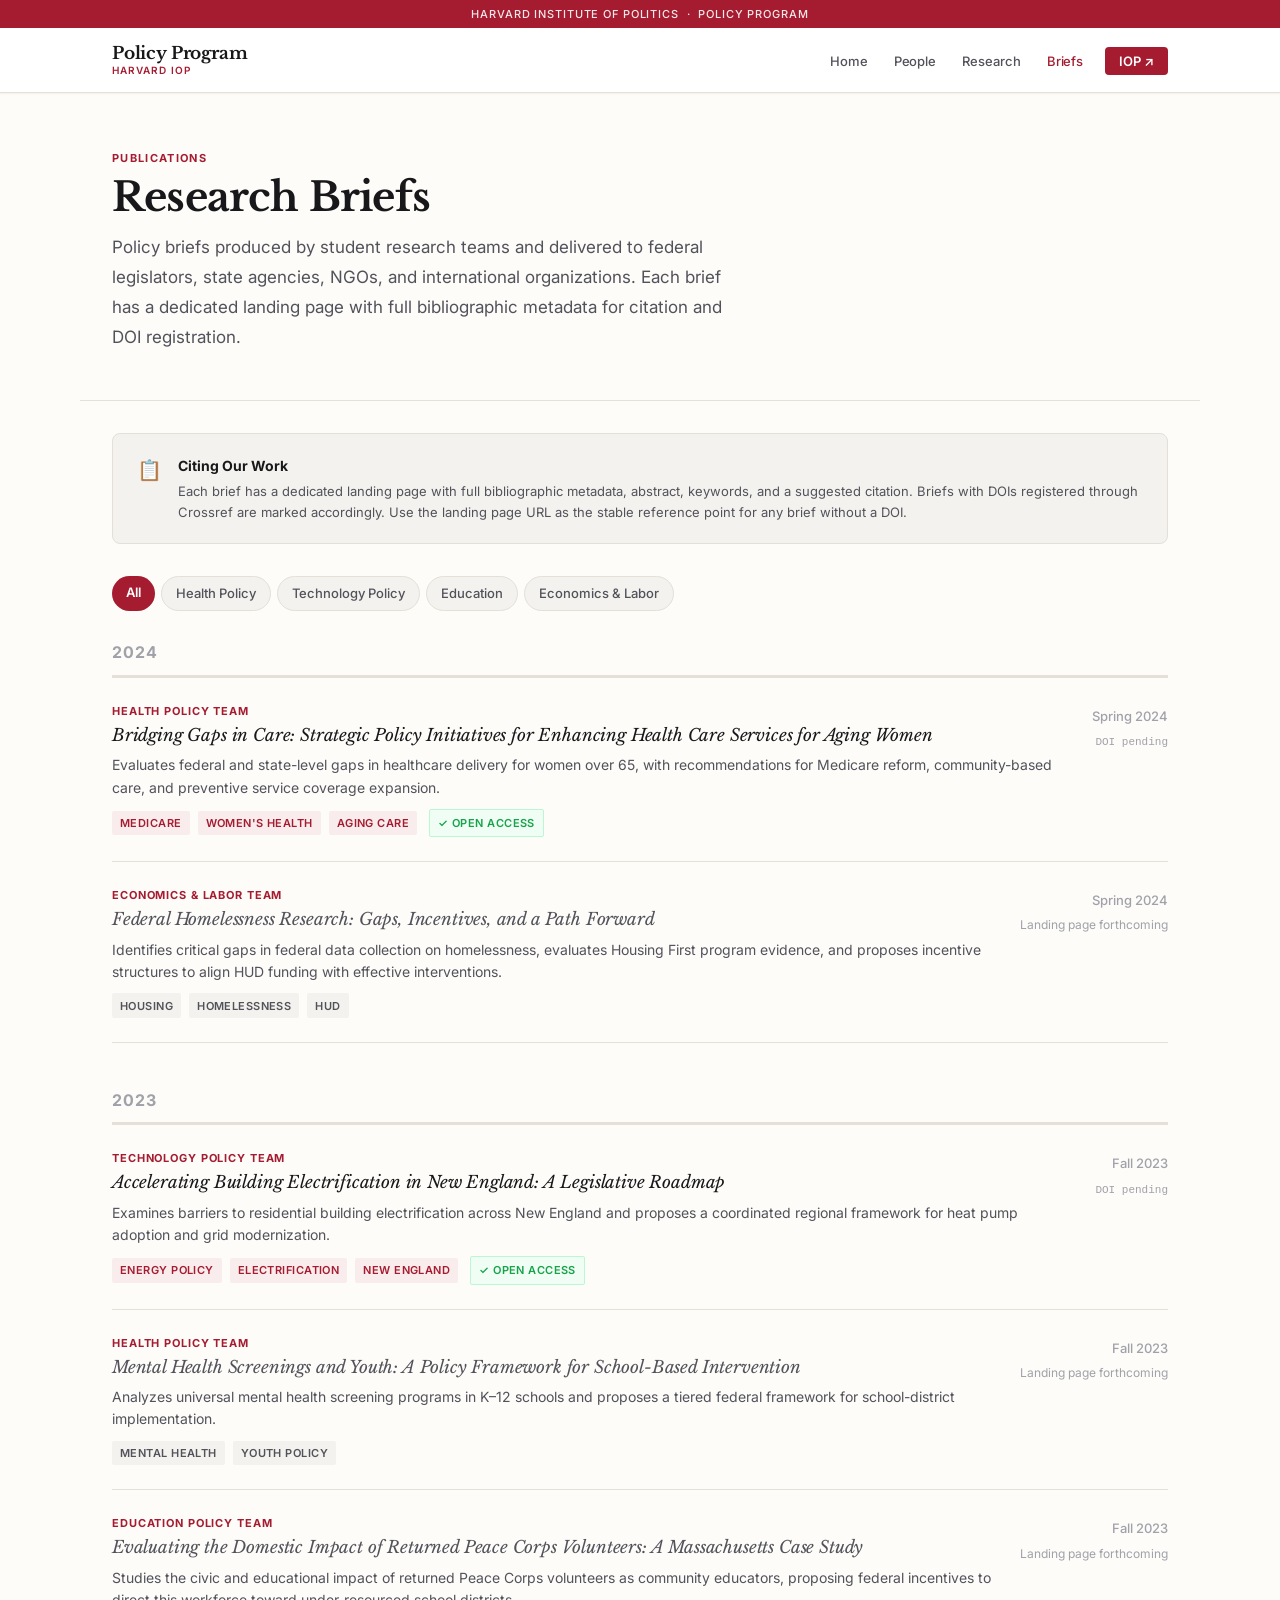
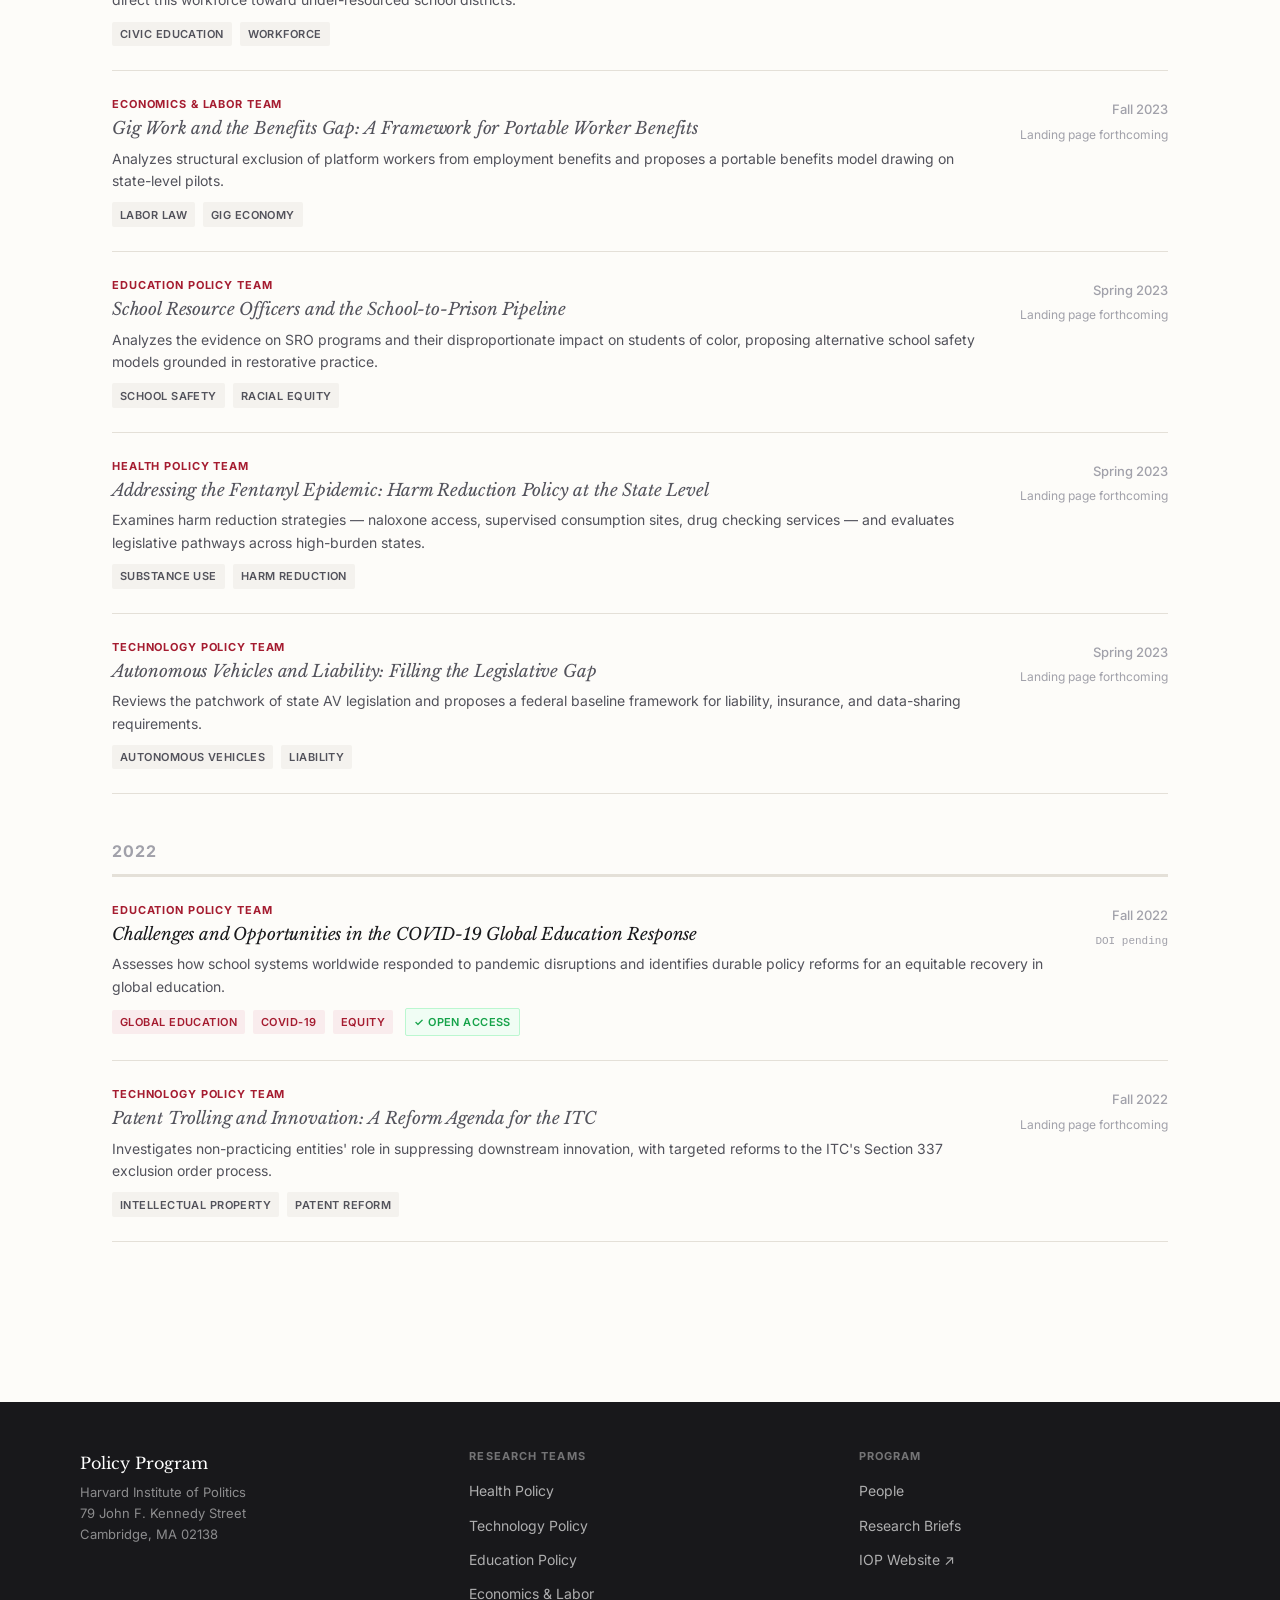
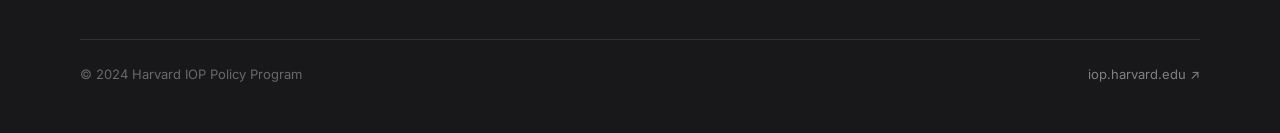
==== briefs/index.html @ 129ed8e1 "init" ====
<!DOCTYPE html>
<html lang="en">
<head>
  <meta charset="UTF-8" />
  <meta name="viewport" content="width=device-width, initial-scale=1.0" />
  <title>Research Briefs — IOP Policy Program</title>
  <meta name="description" content="All research briefs published by the Harvard IOP Policy Program, spanning health, technology, education, and economics policy." />
  <link rel="stylesheet" href="../style.css" />
  <link rel="preconnect" href="https://fonts.googleapis.com" />
  <link rel="preconnect" href="https://fonts.gstatic.com" crossorigin />
</head>
<body>

<header class="site-header">
  <div class="top-bar">
    <a href="https://iop.harvard.edu/programs/policy-program" target="_blank" rel="noopener noreferrer">Harvard Institute of Politics</a>
    &nbsp;·&nbsp; Policy Program
  </div>
  <nav class="nav-inner">
    <a href="../index.html" class="nav-brand">
      <span class="nav-brand-name">Policy Program</span>
      <span class="nav-brand-sub">Harvard IOP</span>
    </a>
    <ul class="nav-links">
      <li><a href="../index.html">Home</a></li>
      <li><a href="../people.html">People</a></li>
      <li><a href="../teams/health.html" class="nav-hide-sm">Research</a></li>
      <li><a href="index.html" class="active">Briefs</a></li>
      <li><a href="https://iop.harvard.edu/programs/policy-program" target="_blank" rel="noopener noreferrer" class="nav-cta">IOP ↗</a></li>
    </ul>
  </nav>
</header>

<div class="page-header page-wrap">
  <div class="section-kicker">Publications</div>
  <h1>Research Briefs</h1>
  <p>Policy briefs produced by student research teams and delivered to federal legislators, state agencies, NGOs, and international organizations. Each brief has a dedicated landing page with full bibliographic metadata for citation and DOI registration.</p>
</div>

<div class="page-wrap" style="padding-bottom: 5rem;">

  <!-- DOI notice -->
  <div style="background: var(--bg-2); border: 1px solid var(--border); border-radius: var(--r-lg); padding: 1.25rem 1.5rem; margin: 2rem 0; display:flex; gap:1rem; align-items:flex-start;">
    <span style="font-size:1.25rem; flex-shrink:0;">📋</span>
    <div>
      <strong style="display:block; font-size:0.875rem; color:var(--text); margin-bottom:0.25rem;">Citing Our Work</strong>
      <p style="font-size:0.8125rem; margin:0; line-height:1.6;">Each brief has a dedicated landing page with full bibliographic metadata, abstract, keywords, and a suggested citation. Briefs with DOIs registered through Crossref are marked accordingly. Use the landing page URL as the stable reference point for any brief without a DOI.</p>
    </div>
  </div>

  <!-- Filter tabs -->
  <div style="display:flex; gap:0.375rem; flex-wrap:wrap; margin-bottom:2rem;">
    <span style="font-size:0.8125rem; font-weight:600; color:white; background:var(--crimson); padding:0.375rem 0.875rem; border-radius:2rem;">All</span>
    <a href="../teams/health.html" style="font-size:0.8125rem; font-weight:500; color:var(--text-2); background:var(--bg-2); border:1px solid var(--border); padding:0.375rem 0.875rem; border-radius:2rem; text-decoration:none;">Health Policy</a>
    <a href="../teams/tech-policy.html" style="font-size:0.8125rem; font-weight:500; color:var(--text-2); background:var(--bg-2); border:1px solid var(--border); padding:0.375rem 0.875rem; border-radius:2rem; text-decoration:none;">Technology Policy</a>
    <a href="../teams/education.html" style="font-size:0.8125rem; font-weight:500; color:var(--text-2); background:var(--bg-2); border:1px solid var(--border); padding:0.375rem 0.875rem; border-radius:2rem; text-decoration:none;">Education</a>
    <a href="../teams/economics.html" style="font-size:0.8125rem; font-weight:500; color:var(--text-2); background:var(--bg-2); border:1px solid var(--border); padding:0.375rem 0.875rem; border-radius:2rem; text-decoration:none;">Economics &amp; Labor</a>
  </div>

  <!-- 2024 -->
  <h2 style="font-size:1rem; font-weight:700; font-family:'Inter',sans-serif; letter-spacing:0.06em; text-transform:uppercase; color:var(--text-3); margin-bottom:0; padding-bottom:0.75rem; border-bottom:2px solid var(--border);">2024</h2>

  <div class="brief-list">

    <a href="aging-womens-healthcare.html" class="brief-item">
      <div>
        <div class="brief-item-team text-crimson">Health Policy Team</div>
        <h3>Bridging Gaps in Care: Strategic Policy Initiatives for Enhancing Health Care Services for Aging Women</h3>
        <p>Evaluates federal and state-level gaps in healthcare delivery for women over 65, with recommendations for Medicare reform, community-based care, and preventive service coverage expansion.</p>
        <div style="margin-top:0.625rem; display:flex; gap:0.5rem; flex-wrap:wrap; align-items:center;">
          <span class="tag">Medicare</span><span class="tag">Women's Health</span><span class="tag">Aging Care</span>
          <span class="open-access-badge" style="margin-left:0.25rem;">✓ Open Access</span>
        </div>
      </div>
      <div class="brief-item-meta">
        <div class="brief-item-date">Spring 2024</div>
        <div style="font-size:0.6875rem; color:var(--text-3); margin-top:0.375rem; font-family:'Courier New',monospace;">DOI pending</div>
      </div>
    </a>

    <div class="brief-item" style="cursor:default;">
      <div>
        <div class="brief-item-team text-crimson">Economics &amp; Labor Team</div>
        <h3 style="color:var(--text-2); font-style:italic;">Federal Homelessness Research: Gaps, Incentives, and a Path Forward</h3>
        <p>Identifies critical gaps in federal data collection on homelessness, evaluates Housing First program evidence, and proposes incentive structures to align HUD funding with effective interventions.</p>
        <div style="margin-top:0.625rem; display:flex; gap:0.5rem; flex-wrap:wrap;">
          <span class="tag tag-neutral">Housing</span><span class="tag tag-neutral">Homelessness</span><span class="tag tag-neutral">HUD</span>
        </div>
      </div>
      <div class="brief-item-meta">
        <div class="brief-item-date">Spring 2024</div>
        <div style="font-size:0.75rem; color:var(--text-3); margin-top:0.25rem;">Landing page forthcoming</div>
      </div>
    </div>

  </div>

  <!-- 2023 -->
  <h2 style="font-size:1rem; font-weight:700; font-family:'Inter',sans-serif; letter-spacing:0.06em; text-transform:uppercase; color:var(--text-3); margin-top:3rem; margin-bottom:0; padding-bottom:0.75rem; border-bottom:2px solid var(--border);">2023</h2>

  <div class="brief-list">

    <a href="building-electrification.html" class="brief-item">
      <div>
        <div class="brief-item-team text-crimson">Technology Policy Team</div>
        <h3>Accelerating Building Electrification in New England: A Legislative Roadmap</h3>
        <p>Examines barriers to residential building electrification across New England and proposes a coordinated regional framework for heat pump adoption and grid modernization.</p>
        <div style="margin-top:0.625rem; display:flex; gap:0.5rem; flex-wrap:wrap; align-items:center;">
          <span class="tag">Energy Policy</span><span class="tag">Electrification</span><span class="tag">New England</span>
          <span class="open-access-badge" style="margin-left:0.25rem;">✓ Open Access</span>
        </div>
      </div>
      <div class="brief-item-meta">
        <div class="brief-item-date">Fall 2023</div>
        <div style="font-size:0.6875rem; color:var(--text-3); margin-top:0.375rem; font-family:'Courier New',monospace;">DOI pending</div>
      </div>
    </a>

    <div class="brief-item" style="cursor:default;">
      <div>
        <div class="brief-item-team text-crimson">Health Policy Team</div>
        <h3 style="color:var(--text-2); font-style:italic;">Mental Health Screenings and Youth: A Policy Framework for School-Based Intervention</h3>
        <p>Analyzes universal mental health screening programs in K–12 schools and proposes a tiered federal framework for school-district implementation.</p>
        <div style="margin-top:0.625rem; display:flex; gap:0.5rem; flex-wrap:wrap;">
          <span class="tag tag-neutral">Mental Health</span><span class="tag tag-neutral">Youth Policy</span>
        </div>
      </div>
      <div class="brief-item-meta">
        <div class="brief-item-date">Fall 2023</div>
        <div style="font-size:0.75rem; color:var(--text-3); margin-top:0.25rem;">Landing page forthcoming</div>
      </div>
    </div>

    <div class="brief-item" style="cursor:default;">
      <div>
        <div class="brief-item-team text-crimson">Education Policy Team</div>
        <h3 style="color:var(--text-2); font-style:italic;">Evaluating the Domestic Impact of Returned Peace Corps Volunteers: A Massachusetts Case Study</h3>
        <p>Studies the civic and educational impact of returned Peace Corps volunteers as community educators, proposing federal incentives to direct this workforce toward under-resourced school districts.</p>
        <div style="margin-top:0.625rem; display:flex; gap:0.5rem; flex-wrap:wrap;">
          <span class="tag tag-neutral">Civic Education</span><span class="tag tag-neutral">Workforce</span>
        </div>
      </div>
      <div class="brief-item-meta">
        <div class="brief-item-date">Fall 2023</div>
        <div style="font-size:0.75rem; color:var(--text-3); margin-top:0.25rem;">Landing page forthcoming</div>
      </div>
    </div>

    <div class="brief-item" style="cursor:default;">
      <div>
        <div class="brief-item-team text-crimson">Economics &amp; Labor Team</div>
        <h3 style="color:var(--text-2); font-style:italic;">Gig Work and the Benefits Gap: A Framework for Portable Worker Benefits</h3>
        <p>Analyzes structural exclusion of platform workers from employment benefits and proposes a portable benefits model drawing on state-level pilots.</p>
        <div style="margin-top:0.625rem; display:flex; gap:0.5rem; flex-wrap:wrap;">
          <span class="tag tag-neutral">Labor Law</span><span class="tag tag-neutral">Gig Economy</span>
        </div>
      </div>
      <div class="brief-item-meta">
        <div class="brief-item-date">Fall 2023</div>
        <div style="font-size:0.75rem; color:var(--text-3); margin-top:0.25rem;">Landing page forthcoming</div>
      </div>
    </div>

    <div class="brief-item" style="cursor:default;">
      <div>
        <div class="brief-item-team text-crimson">Education Policy Team</div>
        <h3 style="color:var(--text-2); font-style:italic;">School Resource Officers and the School-to-Prison Pipeline</h3>
        <p>Analyzes the evidence on SRO programs and their disproportionate impact on students of color, proposing alternative school safety models grounded in restorative practice.</p>
        <div style="margin-top:0.625rem; display:flex; gap:0.5rem; flex-wrap:wrap;">
          <span class="tag tag-neutral">School Safety</span><span class="tag tag-neutral">Racial Equity</span>
        </div>
      </div>
      <div class="brief-item-meta">
        <div class="brief-item-date">Spring 2023</div>
        <div style="font-size:0.75rem; color:var(--text-3); margin-top:0.25rem;">Landing page forthcoming</div>
      </div>
    </div>

    <div class="brief-item" style="cursor:default;">
      <div>
        <div class="brief-item-team text-crimson">Health Policy Team</div>
        <h3 style="color:var(--text-2); font-style:italic;">Addressing the Fentanyl Epidemic: Harm Reduction Policy at the State Level</h3>
        <p>Examines harm reduction strategies — naloxone access, supervised consumption sites, drug checking services — and evaluates legislative pathways across high-burden states.</p>
        <div style="margin-top:0.625rem; display:flex; gap:0.5rem; flex-wrap:wrap;">
          <span class="tag tag-neutral">Substance Use</span><span class="tag tag-neutral">Harm Reduction</span>
        </div>
      </div>
      <div class="brief-item-meta">
        <div class="brief-item-date">Spring 2023</div>
        <div style="font-size:0.75rem; color:var(--text-3); margin-top:0.25rem;">Landing page forthcoming</div>
      </div>
    </div>

    <div class="brief-item" style="cursor:default;">
      <div>
        <div class="brief-item-team text-crimson">Technology Policy Team</div>
        <h3 style="color:var(--text-2); font-style:italic;">Autonomous Vehicles and Liability: Filling the Legislative Gap</h3>
        <p>Reviews the patchwork of state AV legislation and proposes a federal baseline framework for liability, insurance, and data-sharing requirements.</p>
        <div style="margin-top:0.625rem; display:flex; gap:0.5rem; flex-wrap:wrap;">
          <span class="tag tag-neutral">Autonomous Vehicles</span><span class="tag tag-neutral">Liability</span>
        </div>
      </div>
      <div class="brief-item-meta">
        <div class="brief-item-date">Spring 2023</div>
        <div style="font-size:0.75rem; color:var(--text-3); margin-top:0.25rem;">Landing page forthcoming</div>
      </div>
    </div>

  </div>

  <!-- 2022 -->
  <h2 style="font-size:1rem; font-weight:700; font-family:'Inter',sans-serif; letter-spacing:0.06em; text-transform:uppercase; color:var(--text-3); margin-top:3rem; margin-bottom:0; padding-bottom:0.75rem; border-bottom:2px solid var(--border);">2022</h2>

  <div class="brief-list">

    <a href="covid-education.html" class="brief-item">
      <div>
        <div class="brief-item-team text-crimson">Education Policy Team</div>
        <h3>Challenges and Opportunities in the COVID-19 Global Education Response</h3>
        <p>Assesses how school systems worldwide responded to pandemic disruptions and identifies durable policy reforms for an equitable recovery in global education.</p>
        <div style="margin-top:0.625rem; display:flex; gap:0.5rem; flex-wrap:wrap; align-items:center;">
          <span class="tag">Global Education</span><span class="tag">COVID-19</span><span class="tag">Equity</span>
          <span class="open-access-badge" style="margin-left:0.25rem;">✓ Open Access</span>
        </div>
      </div>
      <div class="brief-item-meta">
        <div class="brief-item-date">Fall 2022</div>
        <div style="font-size:0.6875rem; color:var(--text-3); margin-top:0.375rem; font-family:'Courier New',monospace;">DOI pending</div>
      </div>
    </a>

    <div class="brief-item" style="cursor:default;">
      <div>
        <div class="brief-item-team text-crimson">Technology Policy Team</div>
        <h3 style="color:var(--text-2); font-style:italic;">Patent Trolling and Innovation: A Reform Agenda for the ITC</h3>
        <p>Investigates non-practicing entities' role in suppressing downstream innovation, with targeted reforms to the ITC's Section 337 exclusion order process.</p>
        <div style="margin-top:0.625rem; display:flex; gap:0.5rem; flex-wrap:wrap;">
          <span class="tag tag-neutral">Intellectual Property</span><span class="tag tag-neutral">Patent Reform</span>
        </div>
      </div>
      <div class="brief-item-meta">
        <div class="brief-item-date">Fall 2022</div>
        <div style="font-size:0.75rem; color:var(--text-3); margin-top:0.25rem;">Landing page forthcoming</div>
      </div>
    </div>

  </div>

</div>

<footer class="site-footer">
  <div class="footer-inner">
    <div class="footer-brand">
      <div class="footer-name">Policy Program</div>
      <p>Harvard Institute of Politics<br/>79 John F. Kennedy Street<br/>Cambridge, MA 02138</p>
    </div>
    <div class="footer-col">
      <h5>Research Teams</h5>
      <ul>
        <li><a href="../teams/health.html">Health Policy</a></li>
        <li><a href="../teams/tech-policy.html">Technology Policy</a></li>
        <li><a href="../teams/education.html">Education Policy</a></li>
        <li><a href="../teams/economics.html">Economics &amp; Labor</a></li>
      </ul>
    </div>
    <div class="footer-col">
      <h5>Program</h5>
      <ul>
        <li><a href="../people.html">People</a></li>
        <li><a href="index.html">Research Briefs</a></li>
        <li><a href="https://iop.harvard.edu/programs/policy-program" target="_blank" rel="noopener noreferrer">IOP Website ↗</a></li>
      </ul>
    </div>
  </div>
  <div class="footer-bottom">
    <span>© 2024 Harvard IOP Policy Program</span>
    <a href="https://iop.harvard.edu" target="_blank" rel="noopener noreferrer">iop.harvard.edu ↗</a>
  </div>
</footer>

</body>
</html>
---- style.css ----
/* Harvard IOP Policy Program */
@import url('https://fonts.googleapis.com/css2?family=Libre+Baskerville:ital,wght@0,400;0,700;1,400&family=Inter:wght@300;400;500;600;700&display=swap');

/* ── Tokens ─────────────────────────────────────────────── */
:root {
  --crimson:       #A51C30;
  --crimson-dark:  #861524;
  --crimson-pale:  #F9ECED;
  --crimson-mid:   #C8384B;

  --text:          #18181B;
  --text-2:        #52525B;
  --text-3:        #A1A1AA;

  --bg:            #FDFCF9;
  --bg-2:          #F4F2EE;
  --bg-3:          #ECEAE4;

  --white:         #FFFFFF;
  --border:        #E4E0D8;
  --border-2:      #CCC8BF;

  --shadow-sm:  0 1px 2px rgba(0,0,0,0.05);
  --shadow:     0 1px 4px rgba(0,0,0,0.07), 0 1px 2px rgba(0,0,0,0.04);
  --shadow-md:  0 4px 16px rgba(0,0,0,0.09), 0 2px 4px rgba(0,0,0,0.05);
  --shadow-lg:  0 8px 32px rgba(0,0,0,0.10), 0 4px 8px rgba(0,0,0,0.06);

  --r:    4px;
  --r-sm: 2px;
  --r-lg: 8px;

  --w: 1120px;
  --nav-h: 64px;
}

/* ── Reset ───────────────────────────────────────────────── */
*, *::before, *::after { box-sizing: border-box; margin: 0; padding: 0; }

html { font-size: 16px; scroll-behavior: smooth; }

body {
  font-family: 'Inter', -apple-system, BlinkMacSystemFont, 'Segoe UI', sans-serif;
  color: var(--text);
  background: var(--bg);
  line-height: 1.65;
  -webkit-font-smoothing: antialiased;
  -moz-osx-font-smoothing: grayscale;
}

img { display: block; max-width: 100%; }
ul, ol { list-style: none; }
button { cursor: pointer; }

/* ── Typography ──────────────────────────────────────────── */
h1, h2, h3, h4, h5 {
  font-family: 'Libre Baskerville', Georgia, 'Times New Roman', serif;
  line-height: 1.2;
  color: var(--text);
}

h1 { font-size: clamp(1.75rem, 4vw, 2.5rem); letter-spacing: -0.02em; }
h2 { font-size: clamp(1.375rem, 3vw, 1.875rem); letter-spacing: -0.015em; }
h3 { font-size: 1.25rem; letter-spacing: -0.01em; }
h4 { font-size: 1rem; font-weight: 700; }

p { color: var(--text-2); line-height: 1.75; }

a {
  color: var(--crimson);
  text-decoration: none;
  transition: color 0.15s;
}
a:hover { color: var(--crimson-dark); text-decoration: underline; text-decoration-thickness: 1px; text-underline-offset: 2px; }

/* ── Nav ─────────────────────────────────────────────────── */
.site-header {
  position: sticky;
  top: 0;
  z-index: 200;
  background: var(--white);
  border-bottom: 1px solid var(--border);
  box-shadow: var(--shadow-sm);
}

.top-bar {
  background: var(--crimson);
  padding: 5px 0;
  text-align: center;
  font-size: 0.6875rem;
  font-weight: 500;
  letter-spacing: 0.08em;
  text-transform: uppercase;
  color: rgba(255,255,255,0.9);
}

.top-bar a {
  color: rgba(255,255,255,0.9);
  text-decoration: none;
}
.top-bar a:hover { color: #fff; text-decoration: underline; }

.nav-inner {
  max-width: var(--w);
  margin: 0 auto;
  padding: 0 2rem;
  height: var(--nav-h);
  display: flex;
  align-items: center;
  justify-content: space-between;
  gap: 1rem;
}

.nav-brand {
  display: flex;
  flex-direction: column;
  line-height: 1;
  text-decoration: none;
  flex-shrink: 0;
}
.nav-brand:hover { text-decoration: none; }

.nav-brand-name {
  font-family: 'Libre Baskerville', Georgia, serif;
  font-size: 1.0625rem;
  font-weight: 700;
  color: var(--text);
  letter-spacing: -0.01em;
}

.nav-brand-sub {
  font-size: 0.625rem;
  font-weight: 600;
  letter-spacing: 0.1em;
  text-transform: uppercase;
  color: var(--crimson);
  margin-top: 3px;
}

.nav-links {
  display: flex;
  align-items: center;
  gap: 0.125rem;
}

.nav-links a {
  font-size: 0.8125rem;
  font-weight: 500;
  color: var(--text-2);
  text-decoration: none;
  padding: 0.375rem 0.75rem;
  border-radius: var(--r);
  transition: color 0.15s, background 0.15s;
  white-space: nowrap;
  letter-spacing: -0.005em;
}
.nav-links a:hover { color: var(--text); background: var(--bg-2); text-decoration: none; }
.nav-links a.active { color: var(--crimson); }

.nav-links .nav-cta {
  background: var(--crimson);
  color: white;
  border-radius: var(--r);
  padding: 0.375rem 0.875rem;
  font-size: 0.8125rem;
  font-weight: 600;
  margin-left: 0.5rem;
}
.nav-links .nav-cta:hover { background: var(--crimson-dark); color: white; }

/* ── Page Shell ──────────────────────────────────────────── */
.page-wrap {
  max-width: var(--w);
  margin: 0 auto;
  padding: 0 2rem;
}

/* ── Hero ────────────────────────────────────────────────── */
.hero {
  padding: 5rem 2rem 4.5rem;
  max-width: var(--w);
  margin: 0 auto;
  display: grid;
  grid-template-columns: 1fr 380px;
  gap: 6rem;
  align-items: center;
}

.hero-kicker {
  display: inline-block;
  font-size: 0.6875rem;
  font-weight: 700;
  letter-spacing: 0.12em;
  text-transform: uppercase;
  color: var(--crimson);
  border-top: 2px solid var(--crimson);
  padding-top: 0.5rem;
  margin-bottom: 1.25rem;
}

.hero h1 {
  margin-bottom: 1.25rem;
  font-style: italic;
  font-size: clamp(2rem, 4.5vw, 3rem);
}

.hero h1 em { font-style: normal; color: var(--crimson); }

.hero p {
  font-size: 1.0625rem;
  line-height: 1.75;
  color: var(--text-2);
  margin-bottom: 2rem;
  max-width: 480px;
}

.hero-actions { display: flex; gap: 0.75rem; flex-wrap: wrap; }

.btn-primary {
  display: inline-flex;
  align-items: center;
  gap: 0.4rem;
  background: var(--crimson);
  color: white;
  font-size: 0.875rem;
  font-weight: 600;
  padding: 0.625rem 1.25rem;
  border-radius: var(--r);
  text-decoration: none;
  transition: background 0.15s, box-shadow 0.15s;
  letter-spacing: -0.005em;
  white-space: nowrap;
}
.btn-primary:hover { background: var(--crimson-dark); color: white; text-decoration: none; box-shadow: var(--shadow-md); }

.btn-secondary {
  display: inline-flex;
  align-items: center;
  gap: 0.4rem;
  background: transparent;
  color: var(--text);
  font-size: 0.875rem;
  font-weight: 500;
  padding: 0.625rem 1.25rem;
  border-radius: var(--r);
  border: 1px solid var(--border-2);
  text-decoration: none;
  transition: border-color 0.15s, background 0.15s;
  letter-spacing: -0.005em;
  white-space: nowrap;
}
.btn-secondary:hover { border-color: var(--text-3); background: var(--bg-2); color: var(--text); text-decoration: none; }

.hero-stats {
  background: var(--white);
  border: 1px solid var(--border);
  border-radius: var(--r-lg);
  overflow: hidden;
  box-shadow: var(--shadow-md);
}

.hero-stats-header {
  background: var(--crimson);
  padding: 1.25rem 1.5rem;
  color: white;
}

.hero-stats-header p {
  font-size: 0.75rem;
  font-weight: 600;
  letter-spacing: 0.1em;
  text-transform: uppercase;
  color: rgba(255,255,255,0.75);
  margin-bottom: 0.25rem;
}

.hero-stats-header strong {
  font-family: 'Libre Baskerville', Georgia, serif;
  font-size: 1.125rem;
  color: white;
  font-style: italic;
}

.stat-grid {
  display: grid;
  grid-template-columns: 1fr 1fr;
}

.stat-item {
  padding: 1.25rem 1.5rem;
  border-right: 1px solid var(--border);
  border-bottom: 1px solid var(--border);
}

.stat-item:nth-child(2n) { border-right: none; }
.stat-item:nth-last-child(-n+2) { border-bottom: none; }

.stat-item .stat-num {
  font-family: 'Libre Baskerville', Georgia, serif;
  font-size: 1.75rem;
  font-weight: 700;
  color: var(--crimson);
  line-height: 1;
  margin-bottom: 0.25rem;
}

.stat-item .stat-label {
  font-size: 0.75rem;
  font-weight: 500;
  color: var(--text-3);
  letter-spacing: 0.03em;
  text-transform: uppercase;
}

/* ── Section Headers ─────────────────────────────────────── */
.section-header {
  display: flex;
  align-items: flex-end;
  justify-content: space-between;
  margin-bottom: 2rem;
  padding-bottom: 1rem;
  border-bottom: 1px solid var(--border);
}

.section-kicker {
  font-size: 0.6875rem;
  font-weight: 700;
  letter-spacing: 0.12em;
  text-transform: uppercase;
  color: var(--crimson);
  margin-bottom: 0.375rem;
}

.section-header h2 { margin-bottom: 0; }

.section-link {
  font-size: 0.8125rem;
  font-weight: 600;
  color: var(--crimson);
  white-space: nowrap;
  margin-left: 1rem;
  flex-shrink: 0;
}

/* ── Dividers & Bands ────────────────────────────────────── */
.band {
  background: var(--bg-2);
  border-top: 1px solid var(--border);
  border-bottom: 1px solid var(--border);
  padding: 4rem 2rem;
}

.band-inner {
  max-width: var(--w);
  margin: 0 auto;
}

.band-crimson {
  background: var(--crimson);
  padding: 3rem 2rem;
  text-align: center;
}

.band-crimson p {
  font-family: 'Libre Baskerville', Georgia, serif;
  font-size: clamp(1.125rem, 2.5vw, 1.5rem);
  font-style: italic;
  color: rgba(255,255,255,0.95);
  max-width: 700px;
  margin: 0 auto 1rem;
  line-height: 1.6;
}

.band-crimson span {
  font-size: 0.75rem;
  font-weight: 600;
  letter-spacing: 0.08em;
  text-transform: uppercase;
  color: rgba(255,255,255,0.6);
}

/* ── Team Cards ──────────────────────────────────────────── */
.teams-grid {
  display: grid;
  grid-template-columns: repeat(2, 1fr);
  gap: 1px;
  background: var(--border);
  border: 1px solid var(--border);
  border-radius: var(--r-lg);
  overflow: hidden;
  box-shadow: var(--shadow);
}

.team-card {
  background: var(--white);
  padding: 2rem;
  text-decoration: none;
  display: block;
  transition: background 0.15s;
  position: relative;
}

.team-card:hover {
  background: var(--bg);
  text-decoration: none;
}

.team-card-icon {
  width: 40px;
  height: 40px;
  border-radius: var(--r);
  display: flex;
  align-items: center;
  justify-content: center;
  margin-bottom: 1rem;
  font-size: 1.25rem;
  background: var(--crimson-pale);
}

.team-card h3 {
  font-size: 1.0625rem;
  margin-bottom: 0.5rem;
  color: var(--text);
}

.team-card p {
  font-size: 0.875rem;
  line-height: 1.6;
  margin-bottom: 1rem;
  color: var(--text-2);
}

.team-card-tags {
  display: flex;
  flex-wrap: wrap;
  gap: 0.375rem;
}

.tag {
  font-size: 0.6875rem;
  font-weight: 600;
  letter-spacing: 0.04em;
  color: var(--crimson);
  background: var(--crimson-pale);
  padding: 0.2rem 0.5rem;
  border-radius: 2px;
  text-transform: uppercase;
}

.tag-neutral {
  color: var(--text-2);
  background: var(--bg-2);
}

.team-card-arrow {
  position: absolute;
  top: 2rem;
  right: 2rem;
  font-size: 1rem;
  color: var(--text-3);
  transition: transform 0.15s, color 0.15s;
}

.team-card:hover .team-card-arrow {
  transform: translateX(3px);
  color: var(--crimson);
}

/* ── Leadership ──────────────────────────────────────────── */
.leadership-grid {
  display: grid;
  grid-template-columns: repeat(2, 1fr);
  gap: 2rem;
}

.leader-card {
  background: var(--white);
  border: 1px solid var(--border);
  border-radius: var(--r-lg);
  overflow: hidden;
  box-shadow: var(--shadow);
  display: flex;
  flex-direction: column;
}

.leader-photo {
  width: 100%;
  aspect-ratio: 3/2;
  object-fit: cover;
  object-position: center top;
  background: var(--bg-2);
}

.leader-photo-placeholder {
  width: 100%;
  aspect-ratio: 3/2;
  background: var(--bg-2);
  display: flex;
  align-items: center;
  justify-content: center;
  color: var(--text-3);
  font-size: 3rem;
}

.leader-body {
  padding: 1.5rem;
  flex: 1;
}

.leader-role {
  font-size: 0.6875rem;
  font-weight: 700;
  letter-spacing: 0.1em;
  text-transform: uppercase;
  color: var(--crimson);
  margin-bottom: 0.375rem;
}

.leader-body h3 {
  font-size: 1.25rem;
  margin-bottom: 0.5rem;
  color: var(--text);
}

.leader-class {
  font-size: 0.8125rem;
  color: var(--text-3);
  margin-bottom: 0.875rem;
  font-weight: 500;
}

.leader-body p {
  font-size: 0.875rem;
  line-height: 1.65;
  color: var(--text-2);
}

/* ── Brief List ──────────────────────────────────────────── */
.brief-list {
  display: flex;
  flex-direction: column;
}

.brief-item {
  display: grid;
  grid-template-columns: 1fr auto;
  gap: 1.5rem;
  align-items: start;
  padding: 1.5rem 0;
  border-bottom: 1px solid var(--border);
  text-decoration: none;
  transition: opacity 0.15s;
}

.brief-item:first-child { border-top: 1px solid var(--border); }
.brief-item:hover { opacity: 0.8; text-decoration: none; }

.brief-item-team {
  font-size: 0.6875rem;
  font-weight: 700;
  letter-spacing: 0.08em;
  text-transform: uppercase;
  margin-bottom: 0.375rem;
}

.brief-item h3 {
  font-size: 1.0625rem;
  color: var(--text);
  margin-bottom: 0.5rem;
  transition: color 0.15s;
  font-family: 'Libre Baskerville', Georgia, serif;
  font-weight: 400;
  font-style: italic;
}

.brief-item:hover h3 { color: var(--crimson); }

.brief-item p {
  font-size: 0.875rem;
  color: var(--text-2);
  line-height: 1.6;
}

.brief-item-meta {
  text-align: right;
  flex-shrink: 0;
  padding-top: 0.25rem;
}

.brief-item-date {
  font-size: 0.8125rem;
  color: var(--text-3);
  font-weight: 500;
  white-space: nowrap;
}

/* ── Brief Landing Page ──────────────────────────────────── */
.brief-header {
  padding: 3.5rem 2rem 3rem;
  max-width: var(--w);
  margin: 0 auto;
  border-bottom: 1px solid var(--border);
}

.breadcrumb {
  display: flex;
  align-items: center;
  gap: 0.5rem;
  margin-bottom: 1.75rem;
  font-size: 0.8125rem;
  color: var(--text-3);
}

.breadcrumb a { color: var(--text-3); text-decoration: none; font-weight: 500; }
.breadcrumb a:hover { color: var(--crimson); text-decoration: none; }
.breadcrumb-sep { color: var(--border-2); }

.brief-header-team {
  font-size: 0.6875rem;
  font-weight: 700;
  letter-spacing: 0.12em;
  text-transform: uppercase;
  color: var(--crimson);
  border-top: 2px solid var(--crimson);
  padding-top: 0.5rem;
  display: inline-block;
  margin-bottom: 1rem;
}

.brief-header h1 {
  font-style: italic;
  font-size: clamp(1.5rem, 3.5vw, 2.25rem);
  max-width: 760px;
  margin-bottom: 1.5rem;
  line-height: 1.3;
}

.brief-meta-row {
  display: flex;
  flex-wrap: wrap;
  gap: 1.5rem 2.5rem;
}

.brief-meta-item label {
  display: block;
  font-size: 0.6875rem;
  font-weight: 700;
  letter-spacing: 0.08em;
  text-transform: uppercase;
  color: var(--text-3);
  margin-bottom: 0.25rem;
}

.brief-meta-item span {
  font-size: 0.875rem;
  color: var(--text-2);
  font-weight: 500;
}

.brief-doi {
  font-family: 'Courier New', monospace;
  font-size: 0.8125rem;
  color: var(--crimson);
  font-weight: 400;
}

.brief-body {
  max-width: var(--w);
  margin: 0 auto;
  padding: 3rem 2rem 5rem;
  display: grid;
  grid-template-columns: 1fr 280px;
  gap: 4rem;
  align-items: start;
}

.brief-content h2 {
  font-size: 1.125rem;
  margin-top: 2.5rem;
  margin-bottom: 0.875rem;
  padding-bottom: 0.5rem;
  border-bottom: 1px solid var(--border);
  color: var(--text);
}

.brief-content h2:first-child { margin-top: 0; }

.brief-content p {
  font-size: 0.9375rem;
  line-height: 1.8;
  color: var(--text-2);
  margin-bottom: 1rem;
}

.keyword-list {
  display: flex;
  flex-wrap: wrap;
  gap: 0.5rem;
  margin-top: 0.5rem;
}

.citation-block {
  background: var(--bg-2);
  border-left: 3px solid var(--border-2);
  padding: 1rem 1.25rem;
  border-radius: 0 var(--r) var(--r) 0;
  margin-top: 0.5rem;
}

.citation-block p {
  font-size: 0.8125rem;
  line-height: 1.65;
  color: var(--text-2);
  font-family: 'Georgia', serif;
  font-style: italic;
}

.brief-sidebar {
  position: sticky;
  top: calc(var(--nav-h) + 2rem);
}

.sidebar-card {
  background: var(--white);
  border: 1px solid var(--border);
  border-radius: var(--r-lg);
  padding: 1.5rem;
  box-shadow: var(--shadow);
  margin-bottom: 1.25rem;
}

.sidebar-card h4 {
  font-size: 0.6875rem;
  font-weight: 700;
  letter-spacing: 0.1em;
  text-transform: uppercase;
  color: var(--text-3);
  margin-bottom: 1rem;
}

.sidebar-card p {
  font-size: 0.875rem;
  color: var(--text-2);
  margin-bottom: 0.75rem;
  line-height: 1.55;
}

.sidebar-card p:last-child { margin-bottom: 0; }

.sidebar-card .doi-link {
  font-family: 'Courier New', monospace;
  font-size: 0.75rem;
  word-break: break-all;
  display: block;
  padding: 0.5rem 0.625rem;
  background: var(--bg-2);
  border-radius: var(--r-sm);
  border: 1px solid var(--border);
  color: var(--crimson);
  transition: background 0.15s;
  margin-top: 0.5rem;
}
.sidebar-card .doi-link:hover { background: var(--crimson-pale); text-decoration: none; }

.download-btn {
  display: flex;
  align-items: center;
  justify-content: center;
  gap: 0.5rem;
  width: 100%;
  background: var(--crimson);
  color: white;
  font-size: 0.875rem;
  font-weight: 600;
  padding: 0.75rem 1rem;
  border-radius: var(--r);
  text-decoration: none;
  transition: background 0.15s;
  letter-spacing: -0.005em;
  margin-bottom: 0.75rem;
}
.download-btn:hover { background: var(--crimson-dark); color: white; text-decoration: none; }

.open-access-badge {
  display: inline-flex;
  align-items: center;
  gap: 0.375rem;
  font-size: 0.6875rem;
  font-weight: 600;
  color: #16A34A;
  background: #F0FDF4;
  border: 1px solid #BBF7D0;
  padding: 0.25rem 0.5rem;
  border-radius: 2px;
  letter-spacing: 0.04em;
  text-transform: uppercase;
}

/* ── Team Landing Page ───────────────────────────────────── */
.team-header {
  background: var(--white);
  border-bottom: 1px solid var(--border);
  padding: 4rem 2rem 3.5rem;
}

.team-header-inner {
  max-width: var(--w);
  margin: 0 auto;
  display: grid;
  grid-template-columns: 1fr 320px;
  gap: 4rem;
  align-items: start;
}

.team-header-icon {
  width: 56px;
  height: 56px;
  background: var(--crimson-pale);
  border-radius: var(--r-lg);
  display: flex;
  align-items: center;
  justify-content: center;
  font-size: 1.75rem;
  margin-bottom: 1.25rem;
}

.team-header h1 {
  font-size: clamp(1.75rem, 4vw, 2.5rem);
  margin-bottom: 1rem;
}

.team-header p {
  font-size: 1rem;
  line-height: 1.75;
  color: var(--text-2);
  max-width: 560px;
}

.focus-areas {
  background: var(--bg-2);
  border: 1px solid var(--border);
  border-radius: var(--r-lg);
  padding: 1.5rem;
}

.focus-areas h4 {
  font-size: 0.6875rem;
  font-weight: 700;
  letter-spacing: 0.1em;
  text-transform: uppercase;
  color: var(--text-3);
  margin-bottom: 1rem;
}

.focus-areas ul {
  display: flex;
  flex-direction: column;
  gap: 0.625rem;
}

.focus-areas ul li {
  font-size: 0.875rem;
  color: var(--text-2);
  display: flex;
  align-items: flex-start;
  gap: 0.5rem;
  line-height: 1.45;
}

.focus-areas ul li::before {
  content: '→';
  color: var(--crimson);
  flex-shrink: 0;
  font-size: 0.8125rem;
  margin-top: 0.05em;
}

/* ── People Page ─────────────────────────────────────────── */
.people-section {
  padding: 3.5rem 0;
}

.people-section + .people-section {
  border-top: 1px solid var(--border);
}

.co-chairs {
  display: grid;
  grid-template-columns: repeat(2, 1fr);
  gap: 2rem;
  margin-top: 2rem;
}

.person-card {
  background: var(--white);
  border: 1px solid var(--border);
  border-radius: var(--r-lg);
  overflow: hidden;
  box-shadow: var(--shadow);
  display: grid;
  grid-template-columns: 120px 1fr;
}

.person-photo {
  width: 120px;
  height: 120px;
  object-fit: cover;
  object-position: center top;
  background: var(--bg-2);
}

.person-body {
  padding: 1.25rem 1.5rem;
}

.person-role {
  font-size: 0.6875rem;
  font-weight: 700;
  letter-spacing: 0.1em;
  text-transform: uppercase;
  color: var(--crimson);
  margin-bottom: 0.25rem;
}

.person-body h3 {
  font-size: 1.0625rem;
  margin-bottom: 0.25rem;
  color: var(--text);
}

.person-class {
  font-size: 0.8125rem;
  color: var(--text-3);
  margin-bottom: 0.625rem;
  font-weight: 500;
}

.person-body p {
  font-size: 0.8125rem;
  line-height: 1.6;
  color: var(--text-2);
}

.staff-grid {
  display: grid;
  grid-template-columns: repeat(3, 1fr);
  gap: 0;
  border: 1px solid var(--border);
  border-radius: var(--r-lg);
  overflow: hidden;
  background: var(--border);
  margin-top: 2rem;
}

.staff-item {
  background: var(--white);
  padding: 1.25rem 1.5rem;
}

.staff-item strong {
  display: block;
  font-size: 0.9375rem;
  font-weight: 600;
  color: var(--text);
  margin-bottom: 0.25rem;
}

.staff-item span {
  font-size: 0.8125rem;
  color: var(--text-3);
}

/* ── Footer ──────────────────────────────────────────────── */
.site-footer {
  background: var(--text);
  color: rgba(255,255,255,0.65);
  padding: 3rem 2rem;
  margin-top: 5rem;
}

.footer-inner {
  max-width: var(--w);
  margin: 0 auto;
  display: grid;
  grid-template-columns: 1fr 1fr 1fr;
  gap: 3rem;
}

.footer-brand .footer-name {
  font-family: 'Libre Baskerville', Georgia, serif;
  font-size: 1rem;
  color: white;
  margin-bottom: 0.375rem;
}

.footer-brand p {
  font-size: 0.8125rem;
  color: rgba(255,255,255,0.5);
  line-height: 1.6;
}

.footer-col h5 {
  font-size: 0.6875rem;
  font-weight: 700;
  letter-spacing: 0.1em;
  text-transform: uppercase;
  color: rgba(255,255,255,0.4);
  margin-bottom: 0.875rem;
  font-family: 'Inter', sans-serif;
}

.footer-col ul {
  display: flex;
  flex-direction: column;
  gap: 0.5rem;
}

.footer-col ul li a {
  font-size: 0.875rem;
  color: rgba(255,255,255,0.65);
  text-decoration: none;
  transition: color 0.15s;
}
.footer-col ul li a:hover { color: white; text-decoration: none; }

.footer-bottom {
  max-width: var(--w);
  margin: 2rem auto 0;
  padding-top: 1.5rem;
  border-top: 1px solid rgba(255,255,255,0.1);
  display: flex;
  justify-content: space-between;
  align-items: center;
  font-size: 0.8125rem;
  color: rgba(255,255,255,0.35);
}

.footer-bottom a {
  color: rgba(255,255,255,0.45);
  text-decoration: none;
}
.footer-bottom a:hover { color: rgba(255,255,255,0.75); text-decoration: none; }

/* ── Page Header ─────────────────────────────────────────── */
.page-header {
  padding: 3.5rem 2rem 3rem;
  max-width: var(--w);
  margin: 0 auto;
  border-bottom: 1px solid var(--border);
}

.page-header h1 { margin-bottom: 0.75rem; }

.page-header p {
  font-size: 1.0625rem;
  max-width: 640px;
  line-height: 1.75;
}

/* ── Utilities ───────────────────────────────────────────── */
.mt-0 { margin-top: 0; }
.mt-4 { margin-top: 4rem; }
.mt-5 { margin-top: 5rem; }
.mb-3 { margin-bottom: 3rem; }

.text-crimson { color: var(--crimson); }
.text-muted   { color: var(--text-3); }

.divider {
  height: 1px;
  background: var(--border);
  margin: 3rem 0;
}

/* ── Responsive ──────────────────────────────────────────── */
@media (max-width: 900px) {
  .hero {
    grid-template-columns: 1fr;
    gap: 3rem;
    padding: 3rem 1.5rem 3rem;
  }

  .hero-stats { max-width: 480px; }

  .teams-grid { grid-template-columns: 1fr; }

  .leadership-grid { grid-template-columns: 1fr; }

  .co-chairs { grid-template-columns: 1fr; }

  .team-header-inner { grid-template-columns: 1fr; gap: 2rem; }

  .brief-body { grid-template-columns: 1fr; }

  .brief-sidebar { position: static; }

  .footer-inner { grid-template-columns: 1fr; gap: 2rem; }

  .staff-grid { grid-template-columns: 1fr 1fr; }
}

@media (max-width: 640px) {
  .nav-inner { padding: 0 1rem; }
  .page-wrap { padding: 0 1rem; }
  .band { padding: 2.5rem 1rem; }

  h1 { font-size: 1.75rem; }
  h2 { font-size: 1.375rem; }

  .brief-meta-row { gap: 1rem 1.5rem; }

  .person-card { grid-template-columns: 1fr; }
  .person-photo { width: 100%; height: 200px; }

  .staff-grid { grid-template-columns: 1fr; }

  .footer-bottom { flex-direction: column; gap: 0.5rem; text-align: center; }

  .nav-links .nav-hide-sm { display: none; }
}
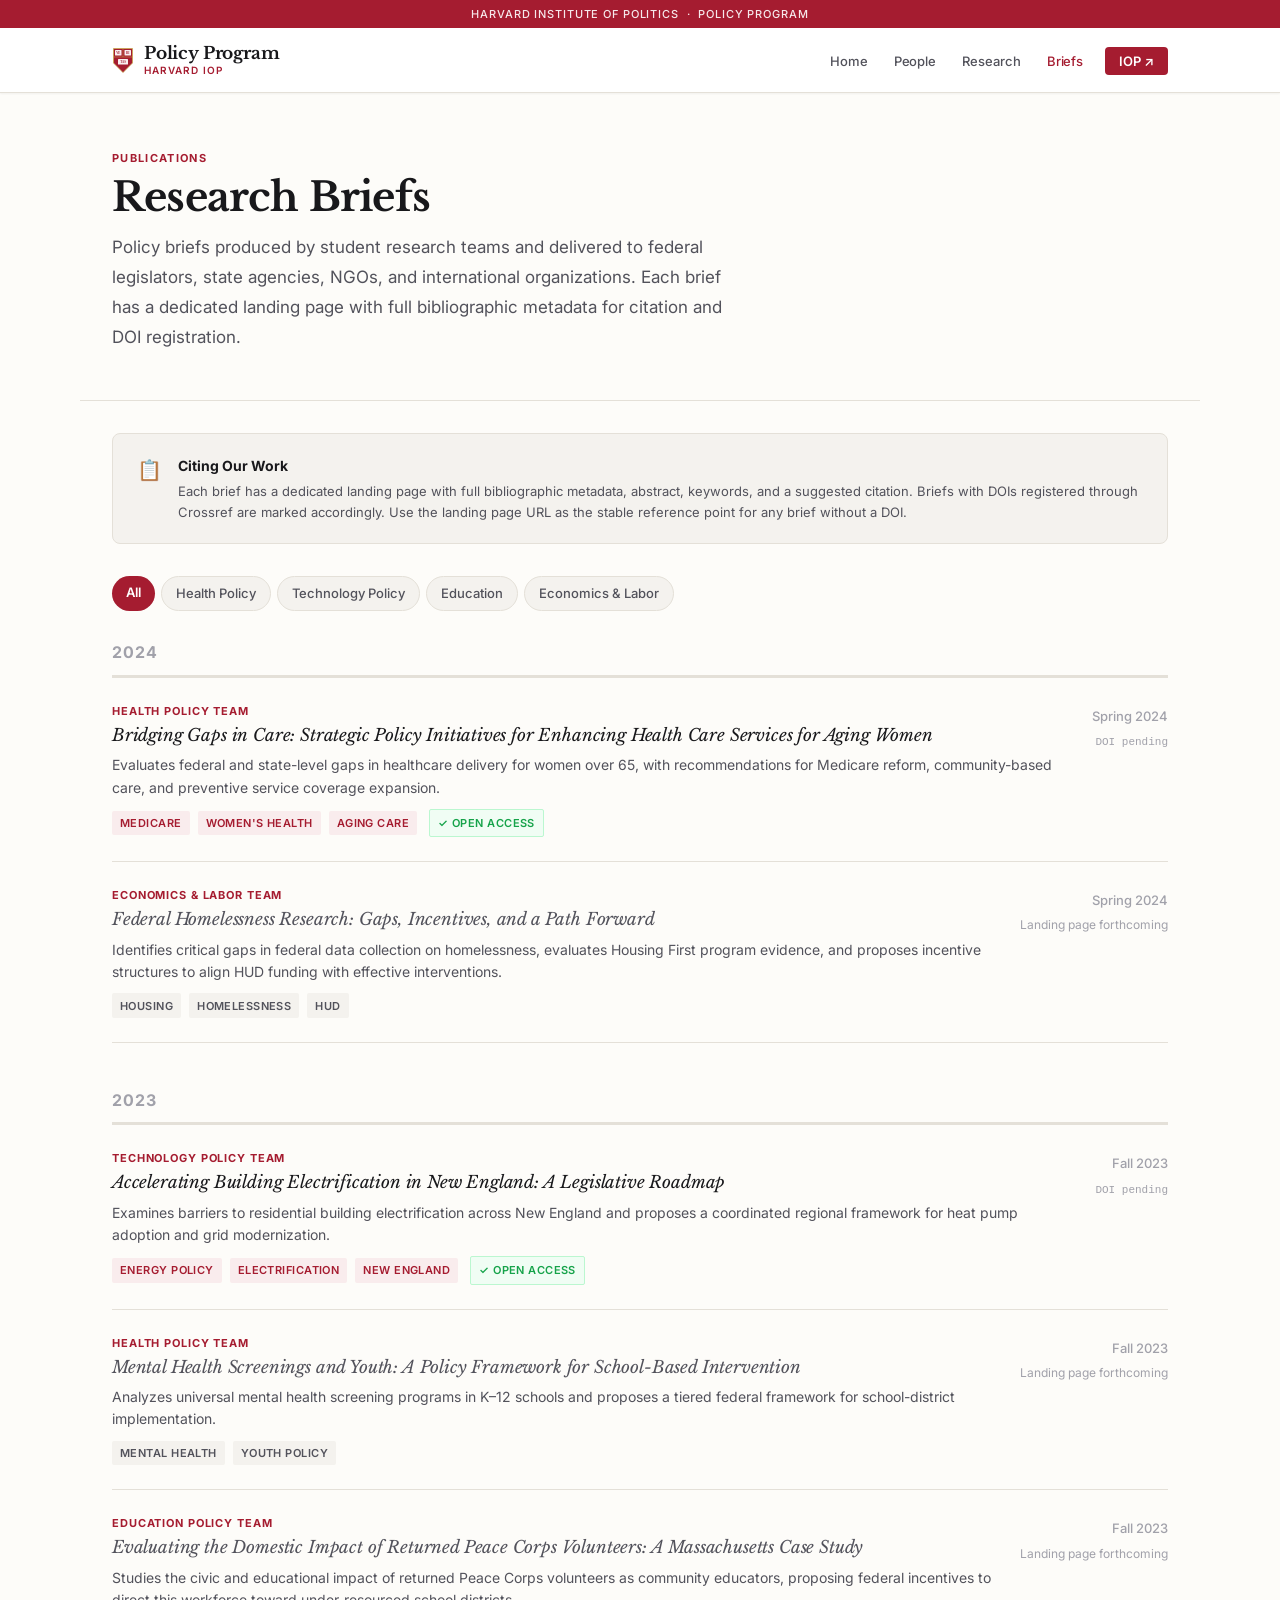
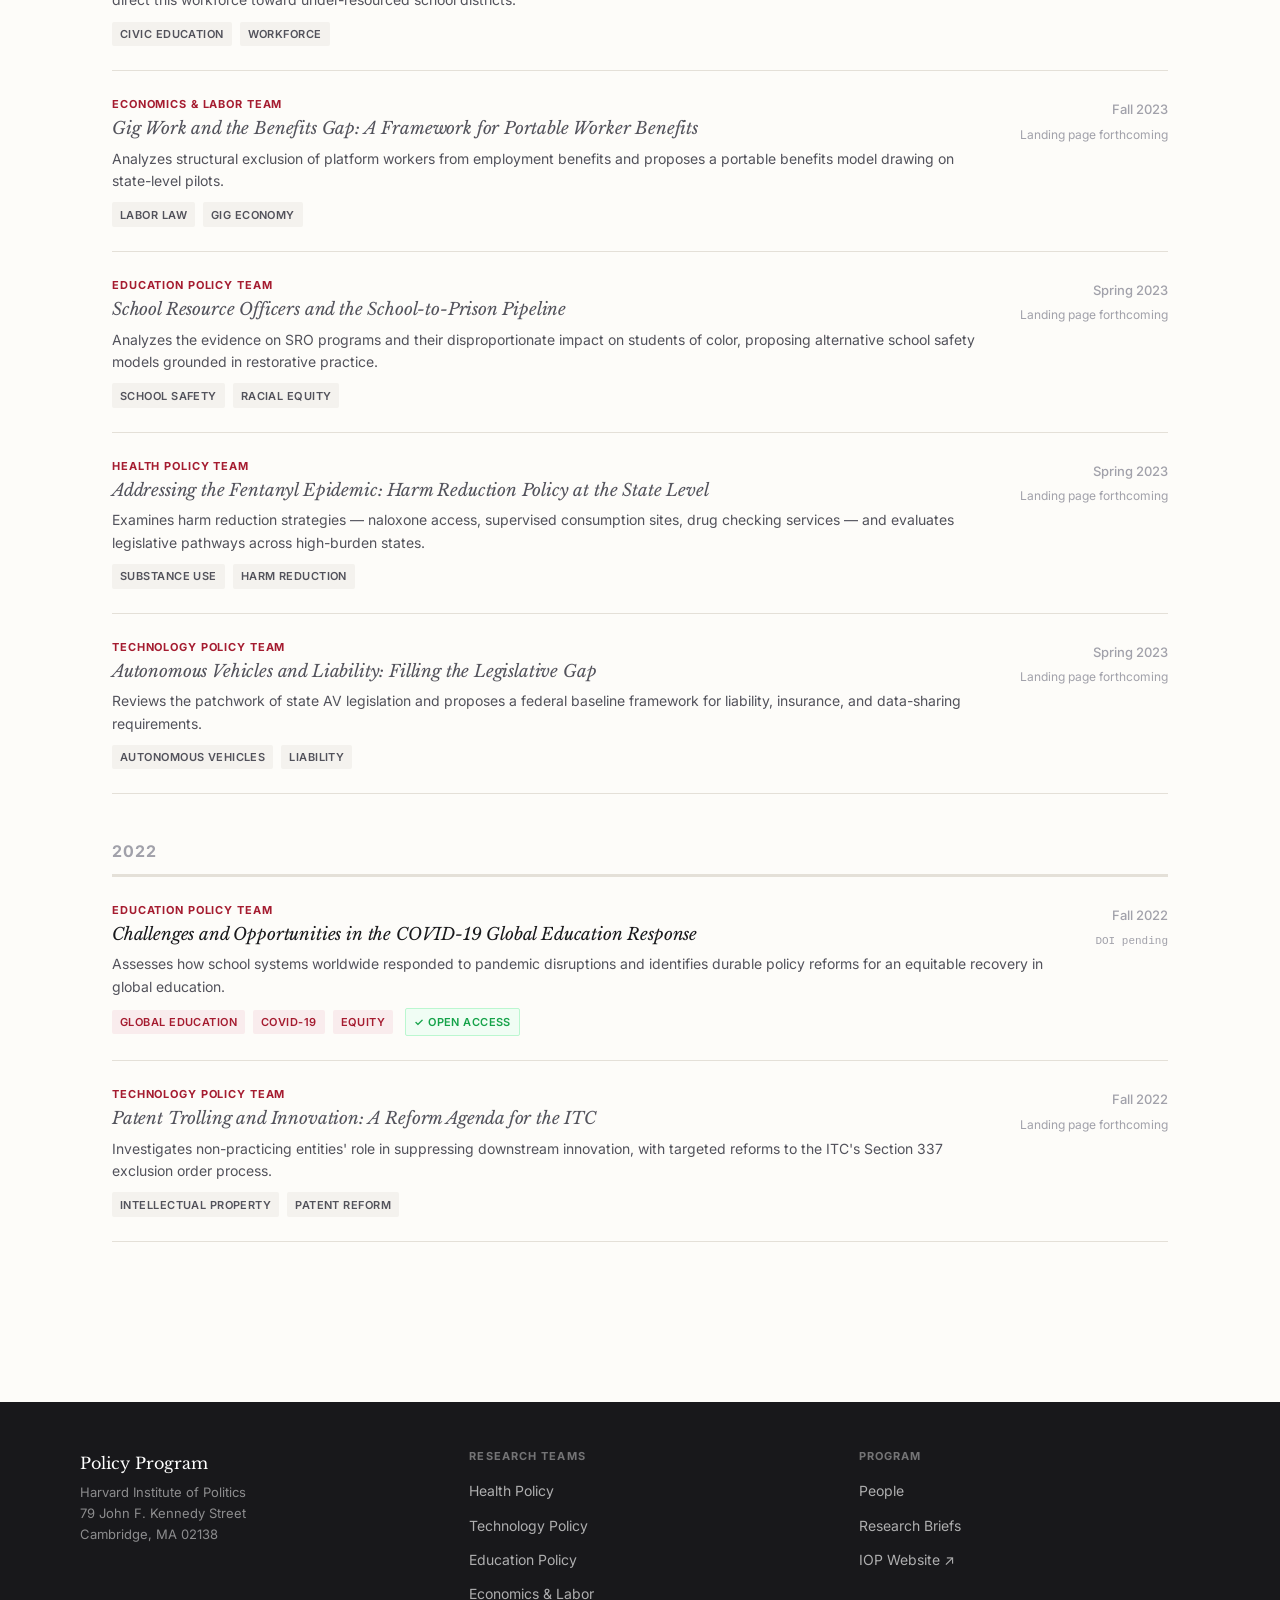
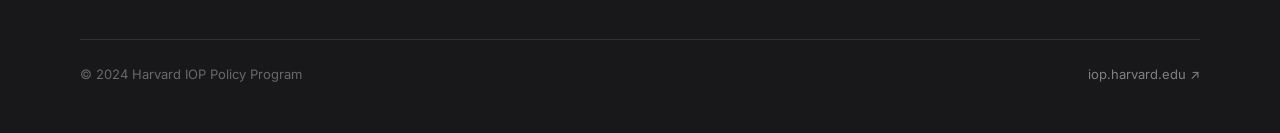
==== commit 44c6ef59: "dela" ====
--- a/briefs/index.html
+++ b/briefs/index.html
@@ -18,8 +18,22 @@
   </div>
   <nav class="nav-inner">
     <a href="../index.html" class="nav-brand">
-      <span class="nav-brand-name">Policy Program</span>
-      <span class="nav-brand-sub">Harvard IOP</span>
+<svg class="nav-shield" width="22" height="27" viewBox="0 0 44 54" fill="none" xmlns="http://www.w3.org/2000/svg">
+        <path d="M3,3 H41 V32 Q22,51 22,51 Q22,51 3,32 Z" fill="#A51C30"/>
+        <path d="M3,3 H41 V32 Q22,51 22,51 Q22,51 3,32 Z" stroke="#C9A84C" stroke-width="1.5" fill="none"/>
+        <line x1="3" y1="20" x2="41" y2="20" stroke="#C9A84C" stroke-width="1"/>
+        <line x1="22" y1="3" x2="22" y2="20" stroke="#C9A84C" stroke-width="1"/>
+        <rect x="6"  y="6"  width="13" height="11" rx="1" fill="white" opacity="0.93"/>
+        <rect x="25" y="6"  width="13" height="11" rx="1" fill="white" opacity="0.93"/>
+        <rect x="12" y="24" width="20" height="11" rx="1" fill="white" opacity="0.93"/>
+        <text x="12.5" y="14"  font-family="Georgia,serif" font-size="6" font-weight="bold" fill="#A51C30" text-anchor="middle">VE</text>
+        <text x="31.5" y="14"  font-family="Georgia,serif" font-size="6" font-weight="bold" fill="#A51C30" text-anchor="middle">RI</text>
+        <text x="22"   y="32"  font-family="Georgia,serif" font-size="6" font-weight="bold" fill="#A51C30" text-anchor="middle">TAS</text>
+      </svg>
+      <div class="nav-brand-text">
+        <span class="nav-brand-name">Policy Program</span>
+        <span class="nav-brand-sub">Harvard IOP</span>
+      </div>
     </a>
     <ul class="nav-links">
       <li><a href="../index.html">Home</a></li>
--- a/style.css
+++ b/style.css
@@ -112,12 +112,21 @@
 
 .nav-brand {
   display: flex;
-  flex-direction: column;
+  flex-direction: row;
+  align-items: center;
+  gap: 0.625rem;
   line-height: 1;
   text-decoration: none;
   flex-shrink: 0;
 }
 .nav-brand:hover { text-decoration: none; }
+
+.nav-shield { flex-shrink: 0; }
+
+.nav-brand-text {
+  display: flex;
+  flex-direction: column;
+}
 
 .nav-brand-name {
   font-family: 'Libre Baskerville', Georgia, serif;
@@ -134,6 +143,48 @@
   text-transform: uppercase;
   color: var(--crimson);
   margin-top: 3px;
+}
+
+/* ── Maze animation ──────────────────────────────────────── */
+.hero-maze-wrap {
+  margin-bottom: 1.75rem;
+}
+
+@keyframes maze-draw {
+  from { stroke-dashoffset: 242; }
+  to   { stroke-dashoffset: 0; }
+}
+
+.maze-path {
+  animation: maze-draw 2.8s ease-in-out alternate infinite;
+}
+
+/* ── Hero identity block ─────────────────────────────────── */
+.hero-identity {
+  display: flex;
+  align-items: center;
+  gap: 0.875rem;
+  padding-bottom: 1.25rem;
+  margin-bottom: 0.25rem;
+  border-bottom: 1px solid var(--border);
+}
+
+.hero-identity-org {
+  font-size: 0.75rem;
+  font-weight: 600;
+  color: var(--text-2);
+  letter-spacing: 0.01em;
+  font-family: 'Inter', sans-serif;
+  margin-bottom: 0.2rem;
+}
+
+.hero-identity-prog {
+  font-size: 0.6875rem;
+  font-weight: 700;
+  letter-spacing: 0.1em;
+  text-transform: uppercase;
+  color: var(--crimson);
+  font-family: 'Inter', sans-serif;
 }
 
 .nav-links {
@@ -180,9 +231,9 @@
   max-width: var(--w);
   margin: 0 auto;
   display: grid;
-  grid-template-columns: 1fr 380px;
-  gap: 6rem;
-  align-items: center;
+  grid-template-columns: 1fr 340px;
+  gap: 5rem;
+  align-items: start;
 }
 
 .hero-kicker {
@@ -250,65 +301,136 @@
 }
 .btn-secondary:hover { border-color: var(--text-3); background: var(--bg-2); color: var(--text); text-decoration: none; }
 
-.hero-stats {
-  background: var(--white);
+/* ── Program card (hero right column) ───────────────────── */
+.hero-right-col {
+  display: flex;
+  flex-direction: column;
+  gap: 1.5rem;
+  padding-top: 0.75rem;
+}
+
+.program-card {
+  border-top: 2px solid var(--crimson);
+  padding-top: 1.25rem;
+}
+
+.program-card-label {
+  font-size: 0.6875rem;
+  font-weight: 700;
+  letter-spacing: 0.12em;
+  text-transform: uppercase;
+  color: var(--text-3);
+  margin-bottom: 1rem;
+  font-family: 'Inter', -apple-system, sans-serif;
+}
+
+.program-facts {
+  width: 100%;
+  border-collapse: collapse;
+}
+
+.program-facts td {
+  padding: 0.6rem 0;
+  border-bottom: 1px solid var(--border);
+  font-size: 0.9375rem;
+  font-family: 'Inter', -apple-system, sans-serif;
+  vertical-align: baseline;
+}
+
+.program-facts td:first-child {
+  color: var(--text-2);
+  font-weight: 400;
+}
+
+.program-facts td:last-child {
+  color: var(--text);
+  font-weight: 600;
+  text-align: right;
+  font-family: 'Libre Baskerville', Georgia, serif;
+  font-size: 0.9375rem;
+}
+
+.program-card-caption {
+  margin-top: 1rem;
+  font-size: 0.8125rem;
+  color: var(--text-3);
+  line-height: 1.65;
+  font-style: italic;
+  font-family: 'Libre Baskerville', Georgia, serif;
+}
+
+.program-latest {
   border: 1px solid var(--border);
-  border-radius: var(--r-lg);
+  border-radius: var(--r);
   overflow: hidden;
-  box-shadow: var(--shadow-md);
-}
-
-.hero-stats-header {
-  background: var(--crimson);
-  padding: 1.25rem 1.5rem;
-  color: white;
-}
-
-.hero-stats-header p {
+}
+
+.program-latest-label {
+  background: var(--bg-2);
+  border-bottom: 1px solid var(--border);
+  padding: 0.5rem 1rem;
+  font-size: 0.6875rem;
+  font-weight: 700;
+  letter-spacing: 0.1em;
+  text-transform: uppercase;
+  color: var(--text-3);
+  font-family: 'Inter', -apple-system, sans-serif;
+}
+
+.program-latest-link {
+  display: block;
+  padding: 1rem;
+  text-decoration: none;
+  transition: background 0.15s;
+}
+.program-latest-link:hover { background: var(--bg); text-decoration: none; }
+
+.program-latest-team {
+  display: block;
+  font-size: 0.6875rem;
+  font-weight: 700;
+  letter-spacing: 0.07em;
+  text-transform: uppercase;
+  color: var(--crimson);
+  margin-bottom: 0.375rem;
+  font-family: 'Inter', -apple-system, sans-serif;
+}
+
+.program-latest-title {
+  display: block;
+  font-size: 0.875rem;
+  color: var(--text);
+  line-height: 1.5;
+  font-family: 'Libre Baskerville', Georgia, serif;
+  font-style: italic;
+}
+
+/* ── IOP mark ────────────────────────────────────────────── */
+.iop-mark {
+  display: flex;
+  align-items: center;
+  gap: 0.625rem;
+  padding: 0.875rem 1rem;
+  border: 1px solid var(--border);
+  border-radius: var(--r);
+  background: var(--bg-2);
+}
+
+.iop-mark svg { flex-shrink: 0; opacity: 0.55; }
+
+.iop-mark-text {
   font-size: 0.75rem;
+  color: var(--text-3);
+  line-height: 1.45;
+  font-family: 'Inter', -apple-system, sans-serif;
+  font-weight: 500;
+}
+
+.iop-mark-text strong {
+  display: block;
+  color: var(--text-2);
   font-weight: 600;
-  letter-spacing: 0.1em;
-  text-transform: uppercase;
-  color: rgba(255,255,255,0.75);
-  margin-bottom: 0.25rem;
-}
-
-.hero-stats-header strong {
-  font-family: 'Libre Baskerville', Georgia, serif;
-  font-size: 1.125rem;
-  color: white;
-  font-style: italic;
-}
-
-.stat-grid {
-  display: grid;
-  grid-template-columns: 1fr 1fr;
-}
-
-.stat-item {
-  padding: 1.25rem 1.5rem;
-  border-right: 1px solid var(--border);
-  border-bottom: 1px solid var(--border);
-}
-
-.stat-item:nth-child(2n) { border-right: none; }
-.stat-item:nth-last-child(-n+2) { border-bottom: none; }
-
-.stat-item .stat-num {
-  font-family: 'Libre Baskerville', Georgia, serif;
-  font-size: 1.75rem;
-  font-weight: 700;
-  color: var(--crimson);
-  line-height: 1;
-  margin-bottom: 0.25rem;
-}
-
-.stat-item .stat-label {
-  font-size: 0.75rem;
-  font-weight: 500;
-  color: var(--text-3);
-  letter-spacing: 0.03em;
-  text-transform: uppercase;
+  margin-bottom: 0.125rem;
 }
 
 /* ── Section Headers ─────────────────────────────────────── */
@@ -402,18 +524,6 @@
 .team-card:hover {
   background: var(--bg);
   text-decoration: none;
-}
-
-.team-card-icon {
-  width: 40px;
-  height: 40px;
-  border-radius: var(--r);
-  display: flex;
-  align-items: center;
-  justify-content: center;
-  margin-bottom: 1rem;
-  font-size: 1.25rem;
-  background: var(--crimson-pale);
 }
 
 .team-card h3 {
@@ -811,18 +921,6 @@
   align-items: start;
 }
 
-.team-header-icon {
-  width: 56px;
-  height: 56px;
-  background: var(--crimson-pale);
-  border-radius: var(--r-lg);
-  display: flex;
-  align-items: center;
-  justify-content: center;
-  font-size: 1.75rem;
-  margin-bottom: 1.25rem;
-}
-
 .team-header h1 {
   font-size: clamp(1.75rem, 4vw, 2.5rem);
   margin-bottom: 1rem;
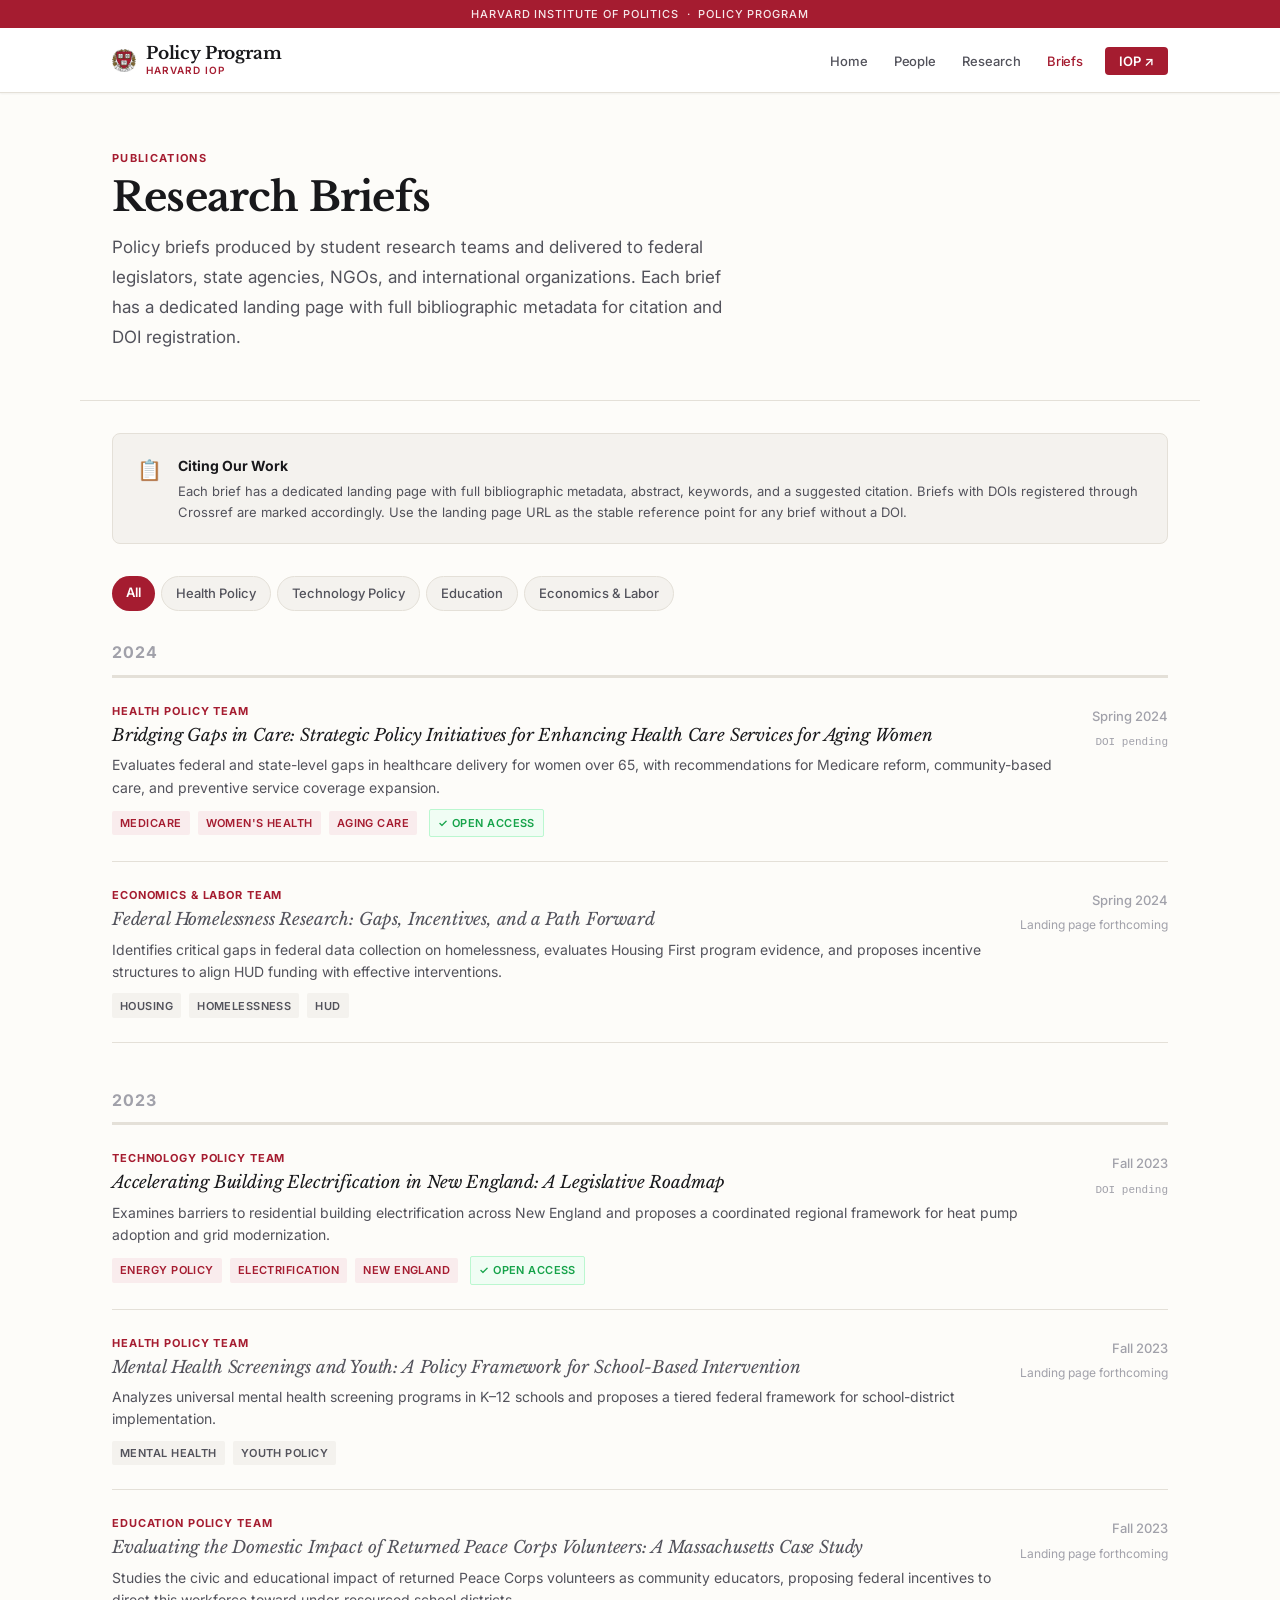
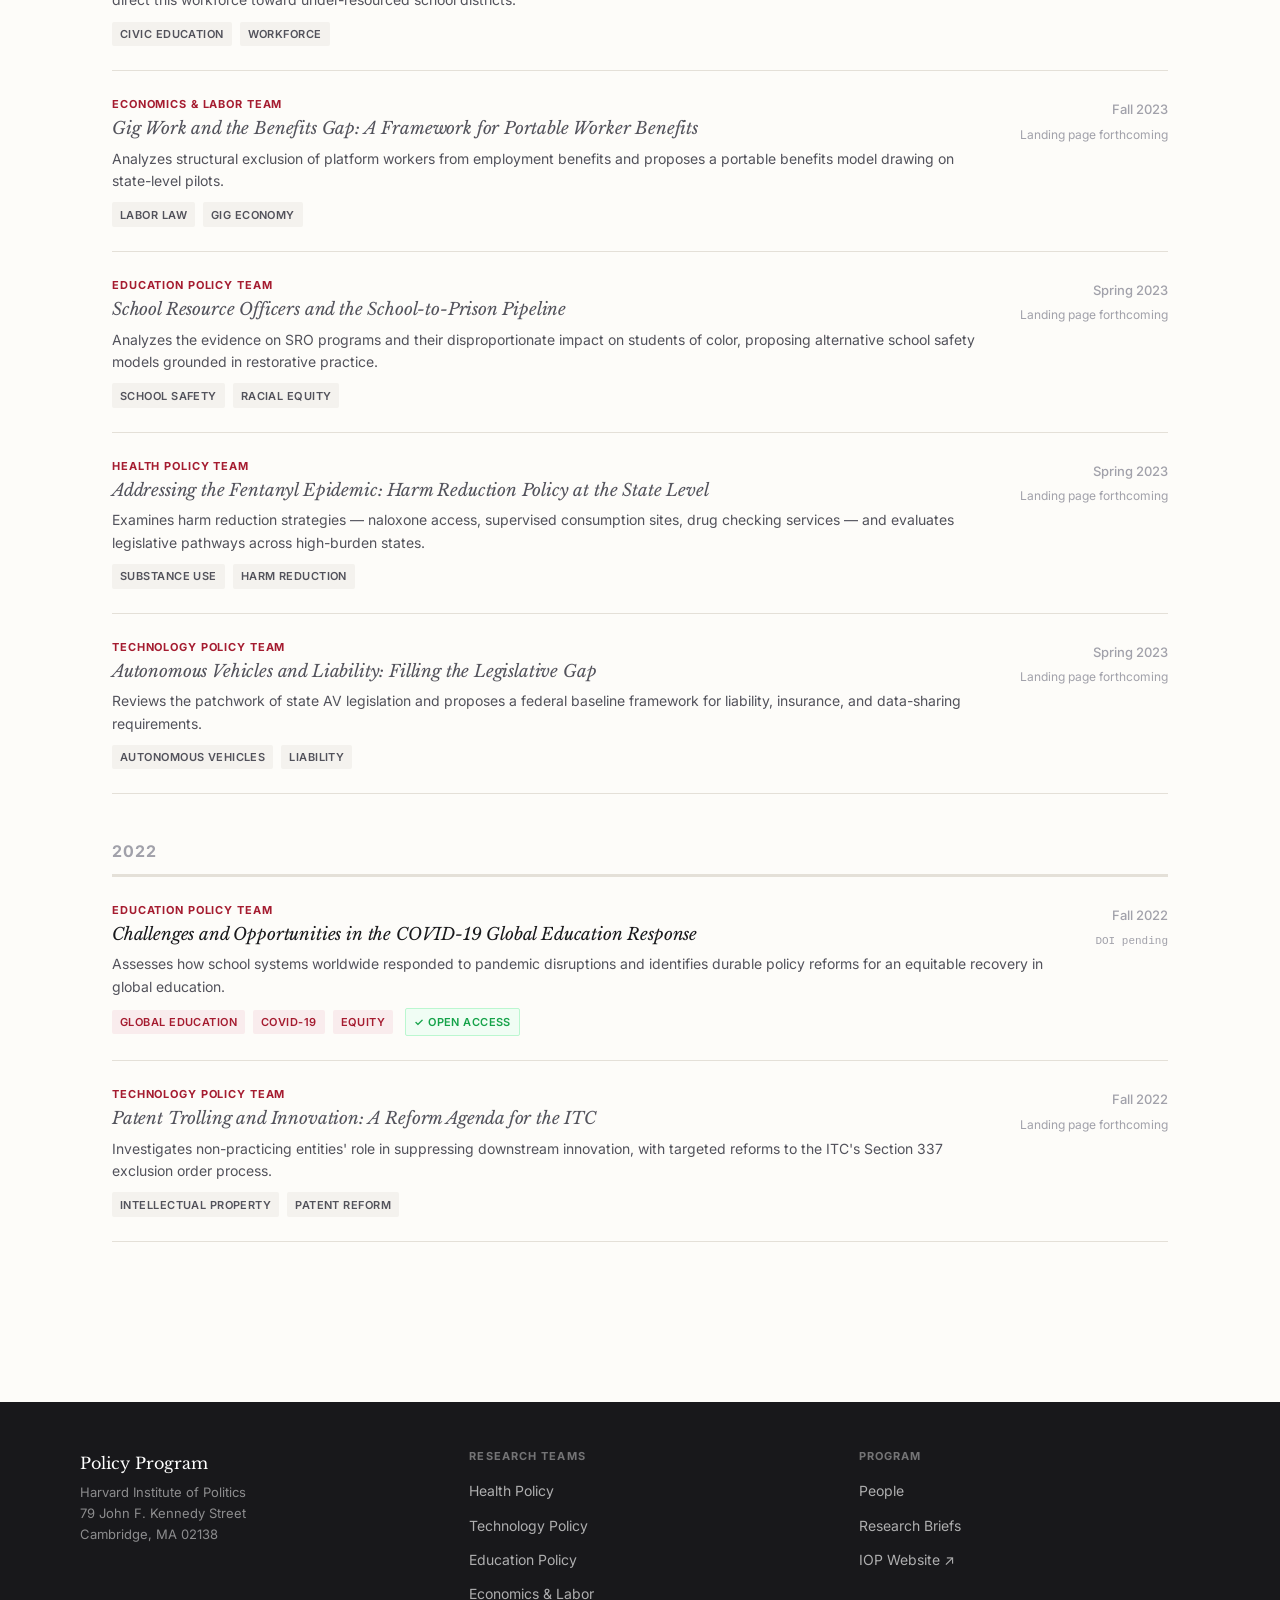
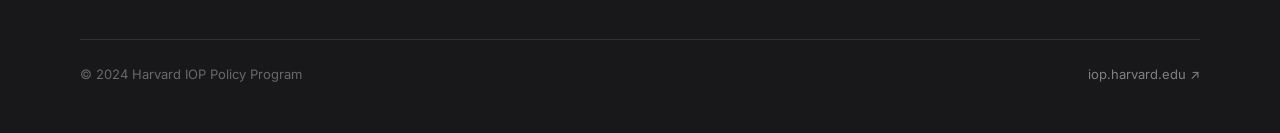
==== commit 37e53b60: "update" ====
--- a/briefs/index.html
+++ b/briefs/index.html
@@ -18,18 +18,7 @@
   </div>
   <nav class="nav-inner">
     <a href="../index.html" class="nav-brand">
-<svg class="nav-shield" width="22" height="27" viewBox="0 0 44 54" fill="none" xmlns="http://www.w3.org/2000/svg">
-        <path d="M3,3 H41 V32 Q22,51 22,51 Q22,51 3,32 Z" fill="#A51C30"/>
-        <path d="M3,3 H41 V32 Q22,51 22,51 Q22,51 3,32 Z" stroke="#C9A84C" stroke-width="1.5" fill="none"/>
-        <line x1="3" y1="20" x2="41" y2="20" stroke="#C9A84C" stroke-width="1"/>
-        <line x1="22" y1="3" x2="22" y2="20" stroke="#C9A84C" stroke-width="1"/>
-        <rect x="6"  y="6"  width="13" height="11" rx="1" fill="white" opacity="0.93"/>
-        <rect x="25" y="6"  width="13" height="11" rx="1" fill="white" opacity="0.93"/>
-        <rect x="12" y="24" width="20" height="11" rx="1" fill="white" opacity="0.93"/>
-        <text x="12.5" y="14"  font-family="Georgia,serif" font-size="6" font-weight="bold" fill="#A51C30" text-anchor="middle">VE</text>
-        <text x="31.5" y="14"  font-family="Georgia,serif" font-size="6" font-weight="bold" fill="#A51C30" text-anchor="middle">RI</text>
-        <text x="22"   y="32"  font-family="Georgia,serif" font-size="6" font-weight="bold" fill="#A51C30" text-anchor="middle">TAS</text>
-      </svg>
+<img class="nav-shield" src="../assets/harvard-shield.png" alt="Harvard shield" width="24" height="24" style="object-fit:contain;">
       <div class="nav-brand-text">
         <span class="nav-brand-name">Policy Program</span>
         <span class="nav-brand-sub">Harvard IOP</span>
